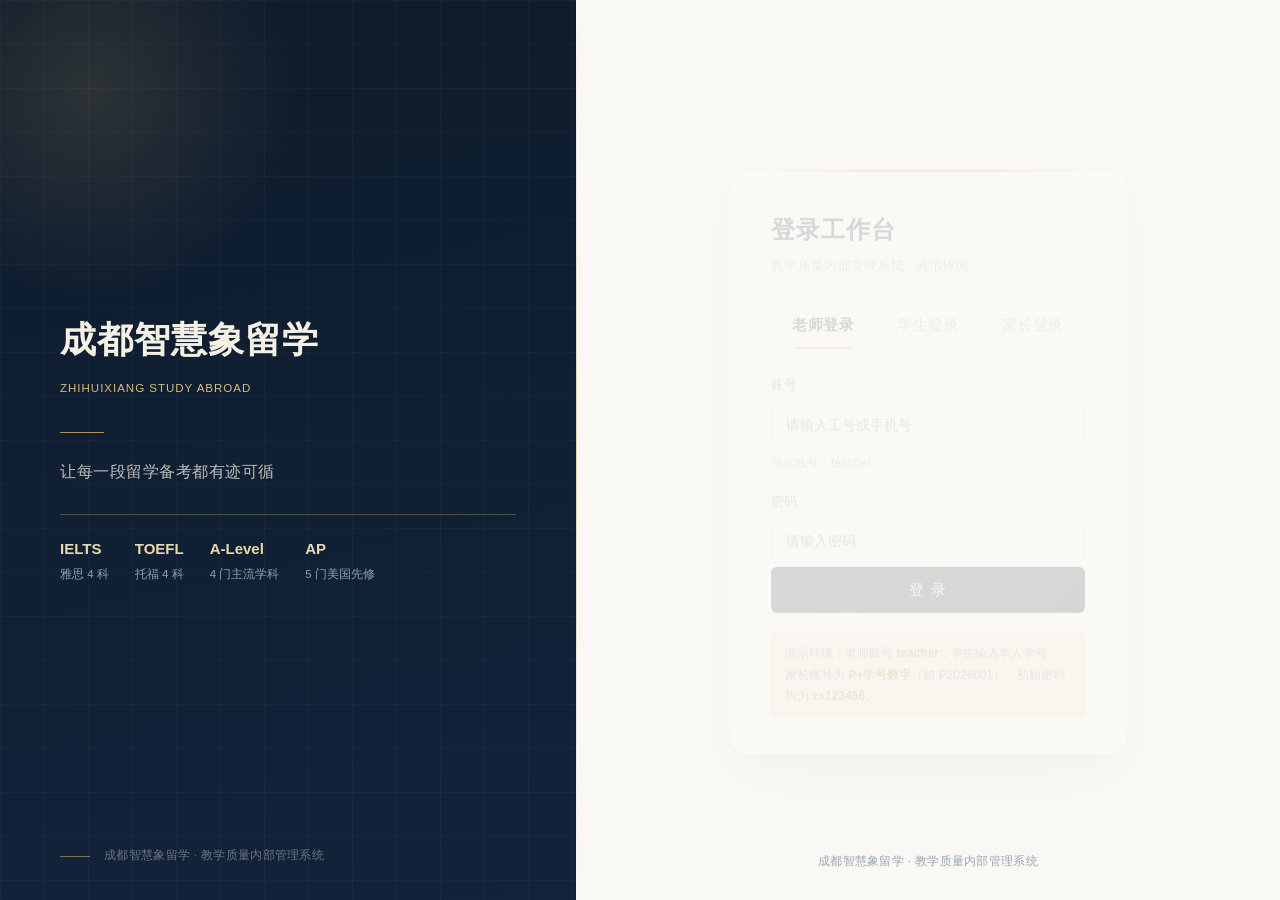
==== admin.html @ 8008248f "学生进度追踪系统 Demo：Flask+SQLite 后端 / 老师端 / 学员端 / 家长端" ====
<!DOCTYPE html>
<html lang="zh-CN">
<head>
  <meta charset="UTF-8">
  <meta name="viewport" content="width=device-width, initial-scale=1.0">
  <title>老师工作台 · 成都智慧象留学</title>
  <link rel="stylesheet" href="css/style.css?v=20260830h">
</head>
<body>

  <!-- 顶部导航 -->
  <header class="topbar">
    <span class="brand">
      成都智慧象留学
      <span class="brand-sub">教学质量内部管理系统 · 老师端</span>
    </span>
    <span class="spacer"></span>
    <span class="user-chip">
      <span class="role-badge">老师</span>
      <span id="topbar-user">—</span>
    </span>
    <a class="user-link pending-bell" id="pending-bell" href="#" title="待评阅记录">
      <svg width="14" height="14" viewBox="0 0 24 24" fill="none" stroke="currentColor" stroke-width="2" stroke-linecap="round" stroke-linejoin="round" style="vertical-align:-2px;"><path d="M18 8A6 6 0 0 0 6 8c0 7-3 9-3 9h18s-3-2-3-9"/><path d="M13.73 21a2 2 0 0 1-3.46 0"/></svg>
      待评阅<span class="badge-count" id="pending-badge" hidden>0</span>
    </a>
    <a class="user-link" id="config-link" href="#">班级与阶段配置</a>
    <a class="user-link" id="audit-link" href="#">审计日志</a>
    <a class="user-link" id="pwd-link" href="#">修改密码</a>
    <a class="user-link" id="logout-link" href="index.html">退出登录</a>
  </header>

  <main class="page">

    <!-- 统计总览 -->
    <section class="stat-grid" aria-label="数据总览">
      <div class="stat-card">
        <span class="stat-icon navy">
          <svg viewBox="0 0 24 24" fill="none" stroke="currentColor" stroke-width="2" stroke-linecap="round" stroke-linejoin="round"><path d="M17 21v-2a4 4 0 0 0-4-4H5a4 4 0 0 0-4 4v2"/><circle cx="9" cy="7" r="4"/><path d="M23 21v-2a4 4 0 0 0-3-3.87"/><path d="M16 3.13a4 4 0 0 1 0 7.75"/></svg>
        </span>
        <div class="stat-meta">
          <div class="stat-value" id="stat-total">0<span class="unit">人</span></div>
          <div class="stat-label">在读学员</div>
        </div>
      </div>
      <div class="stat-card">
        <span class="stat-icon">
          <svg viewBox="0 0 24 24" fill="none" stroke="currentColor" stroke-width="2" stroke-linecap="round" stroke-linejoin="round"><circle cx="12" cy="12" r="10"/><polyline points="12 6 12 12 16 14"/></svg>
        </span>
        <div class="stat-meta">
          <div class="stat-value" id="stat-hours">0<span class="unit">小时</span></div>
          <div class="stat-label">本周学习时长</div>
        </div>
      </div>
      <div class="stat-card">
        <span class="stat-icon">
          <svg viewBox="0 0 24 24" fill="none" stroke="currentColor" stroke-width="2" stroke-linecap="round" stroke-linejoin="round"><line x1="18" y1="20" x2="18" y2="10"/><line x1="12" y1="20" x2="12" y2="4"/><line x1="6" y1="20" x2="6" y2="14"/></svg>
        </span>
        <div class="stat-meta">
          <div class="stat-value" id="stat-progress">0<span class="unit">%</span></div>
          <div class="stat-label">平均备考进度</div>
        </div>
      </div>
      <div class="stat-card">
        <span class="stat-icon">
          <svg viewBox="0 0 24 24" fill="none" stroke="currentColor" stroke-width="2" stroke-linecap="round" stroke-linejoin="round"><path d="M14 2H6a2 2 0 0 0-2 2v16a2 2 0 0 0 2 2h12a2 2 0 0 0 2-2V8z"/><polyline points="14 2 14 8 20 8"/><line x1="16" y1="13" x2="8" y2="13"/><line x1="16" y1="17" x2="8" y2="17"/></svg>
        </span>
        <div class="stat-meta">
          <div class="stat-value" id="stat-pending">0<span class="unit">条</span></div>
          <div class="stat-label">待评阅记录</div>
        </div>
      </div>
    </section>

    <!-- 学员列表 -->
    <div class="section-head">
      <h2>学员备考档案</h2>
      <span class="sec-note">点击学员卡片查看详情</span>
      <button class="btn btn-accent" type="button" id="btn-new-student" style="height:34px;padding:0 16px;font-size:13px;margin-left:auto;">
        <svg width="13" height="13" viewBox="0 0 24 24" fill="none" stroke="currentColor" stroke-width="2.5" stroke-linecap="round" stroke-linejoin="round" style="vertical-align:-2px;margin-right:4px;"><line x1="12" y1="5" x2="12" y2="19"/><line x1="5" y1="12" x2="19" y2="12"/></svg>
        新建学员
      </button>
      <button class="btn btn-ghost" type="button" id="btn-quick-note" style="height:34px;padding:0 16px;font-size:13px;margin-left:8px;">⚡ 教师速记</button>
    </div>

    <div class="toolbar">
      <div class="search-box">
        <svg viewBox="0 0 24 24" fill="none" stroke="currentColor" stroke-width="2" stroke-linecap="round" stroke-linejoin="round"><circle cx="11" cy="11" r="8"/><line x1="21" y1="21" x2="16.65" y2="16.65"/></svg>
        <input type="text" id="search-input" placeholder="搜索姓名或学号…" aria-label="搜索姓名或学号">
      </div>
      <div class="filter-tabs" id="stage-filter" role="tablist" aria-label="按阶段筛选">
        <button class="filter-tab active" data-stage="全部" type="button">全部阶段</button>
        <button class="filter-tab" data-stage="基础期" type="button">基础期</button>
        <button class="filter-tab" data-stage="强化期" type="button">强化期</button>
        <button class="filter-tab" data-stage="冲刺期" type="button">冲刺期</button>
      </div>
      <select class="tb-select" id="class-filter" aria-label="按班级筛选">
        <option value="全部">全部班级</option>
      </select>
      <select class="tb-select" id="subject-filter" aria-label="按科目筛选">
        <option value="全部">全部科目</option>
      </select>
      <button class="btn btn-ghost" type="button" id="btn-export" style="height:38px;padding:0 16px;font-size:13px;">
        <svg width="13" height="13" viewBox="0 0 24 24" fill="none" stroke="currentColor" stroke-width="2" stroke-linecap="round" stroke-linejoin="round" style="vertical-align:-2px;margin-right:4px;"><path d="M21 15v4a2 2 0 0 1-2 2H5a2 2 0 0 1-2-2v-4"/><polyline points="7 10 12 15 17 10"/><line x1="12" y1="15" x2="12" y2="3"/></svg>
        导出Excel
      </button>
      <span class="result-count" id="result-count"></span>
    </div>
    <div class="toolbar" style="margin-top:-10px;">
      <label class="chk-line"><input type="checkbox" id="show-inactive"> 显示已停用学员</label>
    </div>

    <section class="student-grid" id="student-grid">
      <!-- 学员卡片由 js/admin.js 渲染 -->
    </section>

  </main>

  <footer class="site-footer">成都智慧象留学 · 教学质量内部管理系统</footer>

  <!-- 学员详情弹窗 -->
  <div class="modal-mask" id="detail-mask">
    <div class="modal" role="dialog" aria-modal="true" aria-labelledby="modal-title">
      <div class="modal-head">
        <span class="avatar lg" id="modal-avatar"></span>
        <div class="m-title" id="modal-title">
          <span id="modal-name">—</span>
          <div class="m-sub" id="modal-sub"></div>
        </div>
        <button class="modal-close" id="modal-close" type="button" title="关闭" aria-label="关闭弹窗">✕</button>
      </div>
      <div class="modal-body">
        <div style="display:flex;justify-content:flex-end;gap:8px;margin-bottom:8px;align-items:center;">
          <span class="parent-chip" id="modal-parent-account" title="家长登录账号（复制后告知家长）"></span>
          <button class="btn-mini" type="button" id="btn-copy-parent">复制家长账号</button>
          <button class="btn btn-ghost" type="button" id="btn-toggle-status" style="height:32px;padding:0 14px;font-size:13px;">停用学员</button>
          <button class="btn btn-ghost" type="button" id="btn-edit-profile" style="height:32px;padding:0 14px;font-size:13px;">编辑学员档案</button>
        </div>
        <div id="status-form-wrap" style="display:none;margin-bottom:16px;">
          <form class="card" id="status-form" style="box-shadow:none;">
            <div class="form-item" style="margin-bottom:10px;">
              <label>停用原因（选填，将记入审计日志）</label>
              <input type="text" id="sf-reason" placeholder="如：已出分结课、转学等">
            </div>
            <div class="form-actions">
              <button class="btn btn-ghost" type="button" id="sf-cancel">取消</button>
              <button class="btn btn-primary" type="submit" id="sf-submit">确认停用</button>
            </div>
          </form>
        </div>
        <div id="profile-form-wrap" style="display:none;margin-bottom:16px;">
          <form class="card" id="profile-form" style="box-shadow:none;">
            <div class="form-grid">
              <div class="form-item">
                <label>姓名<span class="req">*</span></label>
                <input type="text" id="pf-name" required>
              </div>
              <div class="form-item">
                <label>年级</label>
                <select id="pf-grade">
                  <option>高一</option><option>高二</option><option>高三</option>
                </select>
              </div>
              <div class="form-item">
                <label>班级</label>
                <input type="text" id="pf-classname" list="class-options" placeholder="如：雅思精品班">
              </div>
              <div class="form-item">
                <label>当前阶段</label>
                <select id="pf-stage">
                  <option>基础期</option><option>强化期</option><option>冲刺期</option>
                </select>
              </div>
              <div class="form-item full">
                <label>备考课程（勾选科目）</label>
                <div class="subject-box" id="pf-subjects-box"></div>
              </div>
              <div class="form-item">
                <label>入学日期</label>
                <input type="date" id="pf-enroll">
              </div>
              <div class="form-item full">
                <label>阶段目标</label>
                <input type="text" id="pf-goal" placeholder="如：10 月首考雅思总分 6.5">
              </div>
            </div>
            <div class="form-actions">
              <button class="btn btn-ghost" type="button" id="pf-cancel">取消</button>
              <button class="btn btn-primary" type="submit">保存档案</button>
            </div>
          </form>
        </div>
        <div class="detail-summary" id="modal-summary"></div>
        <div class="detail-grid">
          <div>
            <div class="detail-block">
              <h3>备考进度趋势（近 6 次评估）</h3>
              <div class="trend-chart" id="modal-trend"></div>
            </div>
            <div class="detail-block">
              <h3 style="display:flex;justify-content:space-between;align-items:center;">
                <span>阶段测评成绩</span>
                <button class="btn btn-ghost" type="button" id="btn-add-exam" style="height:32px;padding:0 14px;font-size:13px;">录入成绩</button>
              </h3>
              <div id="exam-form-wrap" style="display:none;margin-bottom:16px;">
                <form class="card" id="exam-form" style="box-shadow:none;">
                  <div class="form-grid">
                    <div class="form-item">
                      <label>阶段<span class="req">*</span></label>
                      <select id="ef-stage">
                        <option>基础期</option><option>强化期</option><option>冲刺期</option>
                      </select>
                    </div>
                    <div class="form-item">
                      <label>课程科目<span class="req">*</span></label>
                      <div style="display:flex;gap:6px;align-items:center;">
                        <select id="ef-subject" style="flex:1;"></select>
                        <button class="btn-mini" type="button" id="ef-add-subject">＋新增</button>
                      </div>
                      <div id="ef-new-subject-row" style="display:none;gap:6px;margin-top:8px;">
                        <input type="text" class="review-input" id="ef-new-subject-input" placeholder="新科目名称" style="flex:1;">
                        <button class="btn-mini primary" type="button" id="ef-new-subject-ok">确认</button>
                        <button class="btn-mini" type="button" id="ef-new-subject-cancel">取消</button>
                      </div>
                    </div>
                    <div class="form-item">
                      <label>分数<span class="req">*</span></label>
                      <input type="number" id="ef-score" min="0" max="1200" step="0.5" placeholder="雅思 4–9 / 百分制" required>
                    </div>
                    <div class="form-item">
                      <label>测评日期<span class="req">*</span></label>
                      <input type="date" id="ef-date" required>
                    </div>
                  </div>
                  <div class="form-actions">
                    <button class="btn btn-ghost" type="button" id="ef-cancel">取消</button>
                    <button class="btn btn-primary" type="submit">保存成绩</button>
                  </div>
                </form>
              </div>
              <div id="modal-exams"></div>
            </div>
          </div>
          <div class="detail-block">
            <h3 style="display:flex;justify-content:space-between;align-items:center;">
              <span>学习记录时间线</span>
              <button class="btn btn-accent" type="button" id="btn-add-record" style="height:32px;padding:0 14px;font-size:13px;">
                <svg width="14" height="14" viewBox="0 0 24 24" fill="none" stroke="currentColor" stroke-width="2.5" stroke-linecap="round" stroke-linejoin="round"><line x1="12" y1="5" x2="12" y2="19"/><line x1="5" y1="12" x2="19" y2="12"/></svg>
                添加学习记录
              </button>
            </h3>
            <div id="record-form-wrap" style="display:none;margin-bottom:16px;">
              <form class="card" id="record-form" style="box-shadow:none;">
                <div class="form-grid">
                  <div class="form-item">
                    <label>学习日期<span class="req">*</span></label>
                    <input type="date" id="rf-date" required>
                  </div>
                  <div class="form-item">
                    <label>课程科目<span class="req">*</span></label>
                    <div style="display:flex;gap:6px;align-items:center;">
                      <select id="rf-subject" style="flex:1;"></select>
                      <button class="btn-mini" type="button" id="rf-add-subject">＋新增</button>
                    </div>
                    <div id="rf-new-subject-row" style="display:none;gap:6px;margin-top:8px;">
                      <input type="text" class="review-input" id="rf-new-subject-input" placeholder="新科目名称" style="flex:1;">
                      <button class="btn-mini primary" type="button" id="rf-new-subject-ok">确认</button>
                      <button class="btn-mini" type="button" id="rf-new-subject-cancel">取消</button>
                    </div>
                  </div>
                  <div class="form-item full">
                    <label>学习内容<span class="req">*</span></label>
                    <textarea id="rf-content" placeholder="请输入本次学习的主要内容…" required></textarea>
                  </div>
                  <div class="form-item">
                    <label>学习时长（小时）<span class="req">*</span></label>
                    <input type="number" id="rf-duration" min="0.5" max="12" step="0.5" value="1.5" required>
                  </div>
                  <div class="form-item">
                    <label>完成状态</label>
                    <select id="rf-status">
                      <option value="已完成">已完成</option>
                      <option value="待评阅">待评阅</option>
                    </select>
                  </div>
                  <div class="form-item full">
                    <label>教师评语</label>
                    <input type="text" id="rf-comment" placeholder="选填，如：完成质量高，继续保持">
                  </div>
                </div>
                <div class="form-actions">
                  <button class="btn btn-ghost" type="button" id="rf-cancel">取消</button>
                  <button class="btn btn-primary" type="submit">保存记录</button>
                </div>
              </form>
            </div>
            <div class="timeline" id="modal-timeline"></div>
          </div>
        </div>
      </div>
    </div>
  </div>

  <!-- 新建学员弹窗 -->
  <div class="modal-mask" id="ns-mask">
    <div class="modal modal-md" role="dialog" aria-modal="true" aria-labelledby="ns-title">
      <div class="modal-head">
        <div class="m-title" id="ns-title">
          <span>新建学员</span>
          <div class="m-sub">学号自动分配，初始密码 zx123456；家长账号 P+学号数字同步创建</div>
        </div>
        <button class="modal-close" id="ns-close" type="button" aria-label="关闭弹窗">✕</button>
      </div>
      <div class="modal-body">
        <form id="ns-form" autocomplete="off" novalidate>
          <div class="form-grid">
            <div class="form-item">
              <label>姓名<span class="req">*</span></label>
              <input type="text" id="ns-name" placeholder="学员姓名" required>
            </div>
            <div class="form-item">
              <label>年级</label>
              <select id="ns-grade"><option>高一</option><option>高二</option><option>高三</option></select>
            </div>
            <div class="form-item">
              <label>班级</label>
              <input type="text" id="ns-classname" list="class-options" placeholder="选择或输入班级">
            </div>
            <div class="form-item">
              <label>当前阶段</label>
              <select id="ns-stage"><option>基础期</option><option>强化期</option><option>冲刺期</option></select>
            </div>
            <div class="form-item full">
              <label>备考课程（至少勾选一门）<span class="req">*</span></label>
              <div class="subject-box" id="ns-subjects-box"></div>
            </div>
            <div class="form-item">
              <label>入学日期</label>
              <input type="date" id="ns-enroll">
            </div>
            <div class="form-item full">
              <label>阶段目标</label>
              <input type="text" id="ns-goal" placeholder="如：10 月首考雅思总分 6.5">
            </div>
          </div>
          <div class="form-actions">
            <button class="btn btn-ghost" type="button" id="ns-cancel">取消</button>
            <button class="btn btn-primary" type="submit">创建学员</button>
          </div>
        </form>
      </div>
    </div>
  </div>

  <!-- 教师速记弹窗 -->
  <div class="modal-mask" id="qn-mask">
    <div class="modal modal-md" role="dialog" aria-modal="true" aria-labelledby="qn-title">
      <div class="modal-head">
        <div class="m-title" id="qn-title">
          <span>⚡ 教师速记</span>
          <div class="m-sub">课后快速登记，默认已完成，30 秒搞定</div>
        </div>
        <button class="modal-close" id="qn-close" type="button" aria-label="关闭弹窗">✕</button>
      </div>
      <div class="modal-body">
        <form id="qn-form" autocomplete="off" novalidate>
          <div class="form-grid">
            <div class="form-item full">
              <label>学员<span class="req">*</span></label>
              <select id="qn-student"></select>
            </div>
            <div class="form-item">
              <label>科目<span class="req">*</span></label>
              <select id="qn-subject"></select>
            </div>
            <div class="form-item">
              <label>时长（小时）</label>
              <input type="number" id="qn-duration" min="0.5" max="12" step="0.5" value="1.0">
            </div>
            <div class="form-item full">
              <label>课堂要点<span class="req">*</span></label>
              <input type="text" id="qn-content" placeholder="一句话记录本次课要点…" required>
            </div>
          </div>
          <div class="form-actions">
            <button class="btn btn-ghost" type="button" id="qn-cancel">取消</button>
            <button class="btn btn-primary" type="submit">完成速记</button>
          </div>
        </form>
      </div>
    </div>
  </div>

  <!-- 导出 Excel 弹窗 -->
  <div class="modal-mask" id="export-mask">
    <div class="modal modal-sm" role="dialog" aria-modal="true" aria-labelledby="export-title">
      <div class="modal-head">
        <div class="m-title" id="export-title">
          <span>导出 Excel</span>
          <div class="m-sub">按入学学期筛选导出学员进度总览</div>
        </div>
        <button class="modal-close" id="export-close" type="button" aria-label="关闭弹窗">✕</button>
      </div>
      <div class="modal-body">
        <form id="export-form">
          <div class="form-item" style="margin-bottom:14px;">
            <label>学期范围</label>
            <select id="export-semester"></select>
          </div>
          <div class="form-actions">
            <button class="btn btn-ghost" type="button" id="export-cancel">取消</button>
            <button class="btn btn-primary" type="submit">导出</button>
          </div>
        </form>
      </div>
    </div>
  </div>

  <!-- 班级与阶段配置弹窗 -->
  <div class="modal-mask" id="config-mask">
    <div class="modal modal-md" role="dialog" aria-modal="true" aria-labelledby="config-title">
      <div class="modal-head">
        <div class="m-title" id="config-title">
          <span>班级与阶段配置</span>
          <div class="m-sub">班级用于新建学员与筛选；阶段标准说明展示给家长与学员</div>
        </div>
        <button class="modal-close" id="config-close" type="button" aria-label="关闭弹窗">✕</button>
      </div>
      <div class="modal-body">
        <div class="detail-grid" style="grid-template-columns:1fr 1.4fr;">
          <div class="detail-block">
            <h3>班级</h3>
            <div id="class-list" class="cfg-list"></div>
            <div style="display:flex;gap:6px;margin-top:10px;">
              <input type="text" class="review-input" id="cfg-new-class" placeholder="新班级名称" style="flex:1;">
              <button class="btn-mini primary" type="button" id="cfg-add-class">新增班级</button>
            </div>
          </div>
          <div class="detail-block">
            <h3>阶段划分标准</h3>
            <div id="stage-list" class="cfg-list"></div>
          </div>
        </div>
      </div>
    </div>
  </div>

  <!-- 审计日志弹窗 -->
  <div class="modal-mask" id="audit-mask">
    <div class="modal modal-lg" role="dialog" aria-modal="true" aria-labelledby="audit-title">
      <div class="modal-head">
        <div class="m-title" id="audit-title">
          <span>操作审计日志</span>
          <div class="m-sub">档案变更、评阅、成绩、导出、密码与配置操作全程留痕</div>
        </div>
        <select class="tb-select" id="audit-action-filter" style="margin-right:8px;">
          <option value="全部">全部动作</option>
        </select>
        <button class="modal-close" id="audit-close" type="button" aria-label="关闭弹窗">✕</button>
      </div>
      <div class="modal-body">
        <div id="audit-table-wrap"><div class="empty-tip">加载中…</div></div>
      </div>
    </div>
  </div>

  <!-- 修改密码弹窗 -->
  <div class="modal-mask" id="pwd-mask">
    <div class="modal modal-sm" role="dialog" aria-modal="true" aria-labelledby="pwd-title">
      <div class="modal-head">
        <div class="m-title" id="pwd-title">
          <span>修改密码</span>
          <div class="m-sub">为了账号安全，建议定期更换密码</div>
        </div>
        <button class="modal-close" id="pwd-close" type="button" title="关闭" aria-label="关闭弹窗">✕</button>
      </div>
      <div class="modal-body">
        <form id="pwd-form" autocomplete="off" novalidate>
          <div class="form-item" style="margin-bottom:14px;">
            <label>原密码</label>
            <input type="password" id="pw-old" placeholder="请输入当前密码" required>
          </div>
          <div class="form-item" style="margin-bottom:14px;">
            <label>新密码（至少 6 位）</label>
            <input type="password" id="pw-new" placeholder="请输入新密码" required>
          </div>
          <div class="form-item" style="margin-bottom:14px;">
            <label>确认新密码</label>
            <input type="password" id="pw-new2" placeholder="请再次输入新密码" required>
          </div>
          <div class="form-actions">
            <button class="btn btn-ghost" type="button" id="pw-cancel">取消</button>
            <button class="btn btn-primary" type="submit">保存新密码</button>
          </div>
        </form>
      </div>
    </div>
  </div>

  <datalist id="class-options"></datalist>

  <!-- 待评阅下拉面板 -->
  <div class="pending-panel" id="pending-panel" hidden></div>

  <script src="js/mock-data.js?v=20260830h"></script>
  <script src="js/api.js?v=20260830h"></script>
  <script src="js/common.js?v=20260830h"></script>
  <script src="js/admin.js?v=20260830h"></script>
</body>
</html>
---- css/style.css ----
/* =========================================================
 * 成都智慧象留学 · 教学质量内部管理系统 - 全站样式
 * 主色：深邃藏蓝 #0E1B2C / #12233A
 * 点缀：香槟金 #C9A85C / #D8BC7E
 * 内容区：暖白 #FAF8F4 + 米白卡片，正文 #2E3A48
 * 字体：标题宋体族，正文微软雅黑，数字 Georgia 衬线
 * ========================================================= */

:root {
  --c-navy: #0E1B2C;
  --c-navy-2: #12233A;
  --c-navy-3: #3E5C76;
  --c-gold: #C9A85C;
  --c-gold-light: #D8BC7E;
  --c-gold-deep: #A9853B;
  --c-gold-soft: #F3EAD5;
  --c-bg: #FAF8F4;
  --c-card: #FFFDF8;
  --c-border: #E5DFD2;
  --c-text: #2E3A48;
  --c-text-sub: #6E7B88;
  --c-text-light: #9AA6B2;
  --c-danger: #B04A3E;
  --c-done: #4A7A5E;
  --c-done-soft: #E7EFE7;
  --radius: 10px;
  --shadow: 0 2px 12px rgba(14, 27, 44, 0.06);
  --shadow-hover: 0 10px 28px rgba(14, 27, 44, 0.12);
  --f-serif: "DengXian", "DengXian Light", "Microsoft YaHei", "PingFang SC", sans-serif;
  --f-num: "Segoe UI", "Helvetica Neue", Arial, sans-serif;
}

* { margin: 0; padding: 0; box-sizing: border-box; }

html, body { height: 100%; }

body {
  font-family: "DengXian", "Microsoft YaHei", "PingFang SC", "Hiragino Sans GB", sans-serif;
  background: var(--c-bg);
  color: var(--c-text);
  font-size: 15px;
  line-height: 1.65;
  -webkit-font-smoothing: antialiased;
}

a { color: inherit; text-decoration: none; }
ul, ol { list-style: none; }
button { font-family: inherit; cursor: pointer; }
input, select, textarea { font-family: inherit; font-size: 14px; color: var(--c-text); }

/* 印章徽标：金色细描边圆环 + 「象」字 */
.seal {
  display: inline-flex;
  align-items: center;
  justify-content: center;
  color: var(--c-gold);
  flex: none;
  user-select: none;
}
.seal svg { display: block; }

/* ================= 顶部导航 ================= */
.topbar {
  background: var(--c-navy);
  color: #F5F0E4;
  height: 62px;
  display: flex;
  align-items: center;
  padding: 0 30px;
  gap: 14px;
  position: sticky;
  top: 0;
  z-index: 50;
  border-bottom: 1px solid rgba(201, 168, 92, 0.35);
}

.topbar .brand {
  display: flex;
  align-items: center;
  gap: 11px;
  font-family: var(--f-serif);
  font-size: 18px;
  font-weight: 600;
  letter-spacing: 0.5px;
  white-space: nowrap;
  color: #F5F0E4;
}

.topbar .brand .seal { width: 32px; height: 32px; }

.topbar .brand-sub {
  font-family: "Microsoft YaHei", sans-serif;
  font-size: 12px;
  font-weight: 400;
  color: rgba(245, 240, 228, 0.55);
  letter-spacing: 0.3px;
  border-left: 1px solid rgba(201, 168, 92, 0.4);
  padding-left: 12px;
}

.topbar .spacer { flex: 1; }

.topbar .user-chip {
  display: flex;
  align-items: center;
  gap: 10px;
  font-size: 13px;
  color: rgba(245, 240, 228, 0.9);
  white-space: nowrap;
}

.topbar .role-badge {
  font-size: 12px;
  color: var(--c-gold-light);
  border: 1px solid rgba(201, 168, 92, 0.55);
  border-radius: 3px;
  padding: 1px 8px;
  letter-spacing: 0.3px;
}

.topbar .user-link {
  font-size: 13px;
  color: rgba(245, 240, 228, 0.8);
  padding: 5px 13px;
  border: 1px solid rgba(245, 240, 228, 0.28);
  border-radius: 4px;
  transition: border-color 0.2s, color 0.2s;
  white-space: nowrap;
  letter-spacing: 0.3px;
}
.topbar .user-link:hover { border-color: var(--c-gold); color: var(--c-gold-light); }

/* ================= 布局 ================= */
.page { max-width: 1200px; margin: 0 auto; padding: 34px 24px 20px; }
.page-narrow { max-width: 1060px; }

.site-footer {
  text-align: center;
  font-size: 12px;
  color: var(--c-text-light);
  letter-spacing: 0.3px;
  padding: 26px 0 34px;
}
.site-footer::before {
  content: "";
  display: block;
  width: 56px;
  height: 1px;
  background: var(--c-gold);
  opacity: 0.55;
  margin: 0 auto 14px;
}

.section-head {
  display: flex;
  align-items: baseline;
  justify-content: space-between;
  gap: 12px;
  margin: 30px 0 16px;
}
.section-head h2 {
  font-family: var(--f-serif);
  font-size: 19px;
  font-weight: 600;
  color: var(--c-navy-2);
  letter-spacing: 0.5px;
}
.section-head h2::before {
  content: "";
  display: inline-block;
  width: 4px; height: 15px;
  background: var(--c-gold);
  margin-right: 10px;
  vertical-align: -1px;
}
.section-head .sec-note { font-size: 12px; color: var(--c-text-light); letter-spacing: 0.5px; }

/* ================= 卡片 ================= */
.card {
  background: var(--c-card);
  border-radius: var(--radius);
  box-shadow: var(--shadow);
  border: 1px solid var(--c-border);
  padding: 22px 24px;
}

/* ================= 统计卡片 ================= */
.stat-grid {
  display: grid;
  grid-template-columns: repeat(4, 1fr);
  gap: 18px;
}

.stat-card {
  background: var(--c-card);
  border-radius: var(--radius);
  box-shadow: var(--shadow);
  border: 1px solid var(--c-border);
  border-top: 2px solid var(--c-gold);
  padding: 20px 22px;
  display: flex;
  align-items: center;
  gap: 16px;
  transition: transform 0.2s, box-shadow 0.2s;
}
.stat-card:hover { transform: translateY(-2px); box-shadow: var(--shadow-hover); }

.stat-icon {
  width: 48px; height: 48px;
  border-radius: 50%;
  border: 1px solid var(--c-border);
  background: var(--c-bg);
  color: var(--c-gold-deep);
  display: flex; align-items: center; justify-content: center;
  flex: none;
}
.stat-icon svg { width: 22px; height: 22px; }
.stat-icon.navy { color: var(--c-navy-2); }

.stat-meta .stat-value {
  font-family: var(--f-num);
  font-size: 28px;
  font-weight: 700;
  color: var(--c-navy-2);
  line-height: 1.2;
}
.stat-meta .stat-value .unit {
  font-family: "Microsoft YaHei", sans-serif;
  font-size: 13px; font-weight: 400;
  color: var(--c-text-sub);
  margin-left: 3px;
}
.stat-meta .stat-label { font-size: 13px; color: var(--c-text-sub); margin-top: 2px; letter-spacing: 0.3px; }

/* ================= 筛选工具栏 ================= */
.toolbar {
  display: flex;
  flex-wrap: wrap;
  gap: 12px;
  align-items: center;
  margin-bottom: 20px;
}

.search-box {
  position: relative;
  flex: 1;
  min-width: 220px;
  max-width: 340px;
}
.search-box svg {
  position: absolute; left: 13px; top: 50%;
  transform: translateY(-50%);
  width: 16px; height: 16px;
  color: var(--c-text-light);
  pointer-events: none;
}
.search-box input {
  width: 100%;
  height: 40px;
  border: 1px solid var(--c-border);
  border-radius: 6px;
  padding: 0 12px 0 38px;
  background: #fff;
  outline: none;
  transition: border-color 0.2s, box-shadow 0.2s;
}
.search-box input:focus {
  border-color: var(--c-navy-2);
  box-shadow: 0 0 0 3px rgba(18, 35, 58, 0.08);
}

.filter-tabs { display: flex; gap: 8px; flex-wrap: wrap; }
.filter-tab {
  height: 40px;
  padding: 0 18px;
  border: 1px solid var(--c-border);
  border-radius: 6px;
  background: #fff;
  font-size: 13px;
  letter-spacing: 0.3px;
  color: var(--c-text-sub);
  transition: all 0.2s;
}
.filter-tab:hover { border-color: var(--c-gold); color: var(--c-gold-deep); }
.filter-tab.active {
  background: var(--c-navy-2);
  border-color: var(--c-navy-2);
  color: #F5F0E4;
  font-weight: 500;
}

.toolbar .result-count { font-size: 13px; color: var(--c-text-light); margin-left: auto; white-space: nowrap; }

/* ================= 学员卡片列表 ================= */
.student-grid {
  display: grid;
  grid-template-columns: repeat(3, 1fr);
  gap: 18px;
}

.student-card {
  background: var(--c-card);
  border-radius: var(--radius);
  border: 1px solid var(--c-border);
  box-shadow: var(--shadow);
  padding: 20px;
  cursor: pointer;
  transition: transform 0.2s, box-shadow 0.2s, border-color 0.2s;
  display: flex;
  flex-direction: column;
  gap: 14px;
  position: relative;
}
.student-card:hover {
  transform: translateY(-3px);
  box-shadow: var(--shadow-hover);
  border-color: rgba(201, 168, 92, 0.7);
}

.sc-head { display: flex; align-items: center; gap: 12px; }

.avatar {
  width: 44px; height: 44px;
  border-radius: 50%;
  color: #F5F0E4;
  font-size: 18px;
  font-family: var(--f-serif);
  display: inline-flex;
  align-items: center;
  justify-content: center;
  flex: none;
  user-select: none;
  border: 1px solid rgba(255, 255, 255, 0.25);
}
.avatar.sm { width: 34px; height: 34px; font-size: 14px; }
.avatar.lg { width: 56px; height: 56px; font-size: 23px; }

.sc-name-block { flex: 1; min-width: 0; }
.sc-name {
  font-family: var(--f-serif);
  font-size: 17px;
  font-weight: 600;
  letter-spacing: 0.3px;
  color: var(--c-navy-2);
}
.sc-no { font-size: 12px; color: var(--c-text-light); margin-top: 1px; font-family: var(--f-num); letter-spacing: 0.5px; }

.sc-class { font-size: 12px; color: var(--c-text-sub); background: var(--c-bg); border: 1px solid var(--c-border); border-radius: 3px; padding: 2px 8px; white-space: nowrap; }

.sc-tags { display: flex; flex-wrap: wrap; gap: 6px; }

.tag {
  font-size: 12px;
  padding: 2px 10px;
  border-radius: 3px;
  white-space: nowrap;
  letter-spacing: 0.5px;
}
.tag-subject { background: var(--c-gold-soft); color: var(--c-gold-deep); }

.tag-stage-basic { background: #ECEFF3; color: var(--c-navy-2); }
.tag-stage-boost { background: var(--c-gold-soft); color: var(--c-gold-deep); }
.tag-stage-sprint { background: var(--c-navy-2); color: var(--c-gold-light); }

.sc-progress .prog-top {
  display: flex; justify-content: space-between;
  font-size: 12px; color: var(--c-text-sub); margin-bottom: 6px;
}
.sc-progress .prog-top b { color: var(--c-navy-2); font-size: 14px; font-family: var(--f-num); }

.progress-track {
  height: 6px;
  background: #EFEAE0;
  border-radius: 999px;
  overflow: hidden;
}
.progress-fill {
  height: 100%;
  border-radius: 999px;
  background: linear-gradient(90deg, var(--c-navy-2), var(--c-navy-3));
  transition: width 0.6s ease;
}

.sc-foot {
  display: flex; justify-content: space-between; align-items: center;
  font-size: 12px; color: var(--c-text-light);
  border-top: 1px solid var(--c-border);
  padding-top: 12px;
}
.sc-foot .dot {
  display: inline-block; width: 5px; height: 5px;
  border-radius: 50%; background: var(--c-gold);
  margin-right: 6px; vertical-align: 1.5px;
}

.empty-tip {
  grid-column: 1 / -1;
  text-align: center;
  color: var(--c-text-light);
  padding: 50px 0;
  font-size: 14px;
  letter-spacing: 0.3px;
}

/* ================= 弹窗 ================= */
.modal-mask {
  position: fixed; inset: 0;
  background: rgba(14, 27, 44, 0.55);
  display: none;
  align-items: flex-start;
  justify-content: center;
  padding: 40px 20px;
  z-index: 100;
  overflow-y: auto;
}
.modal-mask.open { display: flex; }

.modal {
  background: var(--c-card);
  border-radius: 12px;
  border-top: 2px solid var(--c-gold);
  width: 100%;
  max-width: 880px;
  box-shadow: 0 24px 64px rgba(14, 27, 44, 0.35);
  animation: modalIn 0.25s ease;
}
@keyframes modalIn { from { opacity: 0; transform: translateY(16px); } to { opacity: 1; transform: none; } }

.modal-head {
  display: flex; align-items: center; gap: 14px;
  padding: 20px 26px;
  border-bottom: 1px solid var(--c-border);
  position: sticky; top: 0; background: var(--c-card);
  border-radius: 12px 12px 0 0;
  z-index: 2;
}
.modal-head .m-title {
  font-family: var(--f-serif);
  font-size: 17px; font-weight: 600;
  letter-spacing: 0.3px;
  color: var(--c-navy-2);
  flex: 1;
}
.modal-head .m-sub { font-family: "Microsoft YaHei", sans-serif; font-size: 12px; color: var(--c-text-light); margin-top: 2px; font-weight: 400; letter-spacing: 0.5px; }
.modal-close {
  width: 32px; height: 32px;
  border: 1px solid var(--c-border);
  background: #fff;
  border-radius: 6px;
  color: var(--c-text-sub);
  font-size: 15px;
  line-height: 1;
  flex: none;
  transition: all 0.2s;
}
.modal-close:hover { border-color: var(--c-gold); color: var(--c-gold-deep); }

.modal-body { padding: 24px 26px 28px; }

.detail-summary {
  display: flex; flex-wrap: wrap; gap: 10px 26px;
  background: var(--c-bg);
  border: 1px solid var(--c-border);
  border-radius: 8px;
  padding: 14px 18px;
  margin-bottom: 20px;
  font-size: 13px;
}
.detail-summary .item b { color: var(--c-navy-2); font-weight: 600; }
.detail-summary .item span { color: var(--c-text-light); margin-right: 6px; }

.detail-grid {
  display: grid;
  grid-template-columns: 310px 1fr;
  gap: 24px;
  align-items: start;
}

.detail-block h3 {
  font-family: var(--f-serif);
  font-size: 14.5px; font-weight: 600;
  letter-spacing: 0.3px;
  color: var(--c-navy-2);
  margin: 20px 0 10px;
  display: flex; align-items: center; gap: 6px;
}
.detail-block h3:first-child { margin-top: 0; }

/* 趋势图 */
.trend-chart { width: 100%; background: var(--c-bg); border: 1px solid var(--c-border); border-radius: 8px; padding: 12px 8px 6px; }
.trend-chart svg { width: 100%; height: auto; display: block; }

/* 时间线 */
.timeline { position: relative; padding-left: 20px; }
.timeline::before {
  content: "";
  position: absolute; left: 5px; top: 6px; bottom: 6px;
  width: 1px;
  background: var(--c-border);
}
.tl-item { position: relative; padding: 0 0 18px 14px; }
.tl-item:last-child { padding-bottom: 4px; }
.tl-item::before {
  content: "";
  position: absolute; left: -19px; top: 6px;
  width: 9px; height: 9px;
  border-radius: 50%;
  background: var(--c-gold);
  border: 2px solid var(--c-card);
  box-shadow: 0 0 0 2px var(--c-gold-soft);
}
.tl-item.tl-pending::before { background: var(--c-navy-3); box-shadow: 0 0 0 2px #E4EAF0; }
.tl-item.tl-new::before { background: var(--c-gold-deep); box-shadow: 0 0 0 2px var(--c-gold-soft); }

.tl-card {
  background: var(--c-bg);
  border: 1px solid var(--c-border);
  border-radius: 8px;
  padding: 12px 14px;
  transition: box-shadow 0.3s;
}
.tl-card.flash { animation: flashBg 1.6s ease; }
@keyframes flashBg {
  0% { background: var(--c-gold-soft); box-shadow: 0 0 0 2px var(--c-gold); }
  100% { background: var(--c-bg); box-shadow: none; }
}
.tl-top { display: flex; flex-wrap: wrap; align-items: center; gap: 10px; font-size: 12px; color: var(--c-text-light); }
.tl-top .tl-date { font-family: var(--f-num); font-weight: 700; color: var(--c-text-sub); letter-spacing: 0.5px; }
.tl-top .tl-status { margin-left: auto; }
.tl-top .tag-done { background: var(--c-done-soft); color: var(--c-done); }
.tl-top .tag-pending { background: #E4EAF0; color: var(--c-navy-3); }
.tl-content { font-size: 13.5px; margin-top: 6px; }
.tl-comment {
  margin-top: 8px;
  font-size: 12.5px;
  color: var(--c-text-sub);
  background: #fff;
  border-left: 2px solid var(--c-gold);
  border-radius: 0 6px 6px 0;
  padding: 6px 10px;
}
.tl-comment .c-label { color: var(--c-gold-deep); font-weight: 600; margin-right: 4px; letter-spacing: 0.3px; }
.tl-comment.empty { border-left-color: var(--c-border); color: var(--c-text-light); }

/* 成绩表 */
.exam-table { width: 100%; border-collapse: collapse; font-size: 13px; }
.exam-table th, .exam-table td { padding: 9px 12px; text-align: left; border-bottom: 1px solid var(--c-border); }
.exam-table th { color: var(--c-text-light); font-weight: 500; font-size: 12px; background: var(--c-bg); letter-spacing: 0.3px; }
.exam-table tr:last-child td { border-bottom: none; }
.exam-table td.score { font-weight: 700; color: var(--c-navy-2); font-family: var(--f-num); }
.exam-table td.score .good { color: var(--c-gold-deep); }

/* ================= 按钮 ================= */
.btn {
  display: inline-flex; align-items: center; justify-content: center; gap: 6px;
  height: 38px;
  padding: 0 18px;
  border-radius: 6px;
  border: 1px solid transparent;
  font-size: 14px;
  letter-spacing: 0.3px;
  transition: all 0.2s;
  white-space: nowrap;
}
.btn-primary { background: var(--c-navy-2); color: #F5F0E4; }
.btn-primary:hover { background: var(--c-navy); }
.btn-accent { background: var(--c-gold); color: #FFFFFF; }
.btn-accent:hover { background: var(--c-gold-deep); }
.btn-ghost { background: #fff; border-color: var(--c-border); color: var(--c-text-sub); }
.btn-ghost:hover { border-color: var(--c-gold); color: var(--c-gold-deep); }
.btn-lg { height: 46px; padding: 0 28px; font-size: 15px; }

/* ================= 表单 ================= */
.form-grid { display: grid; grid-template-columns: 1fr 1fr; gap: 14px; }
.form-item { display: flex; flex-direction: column; gap: 6px; }
.form-item.full { grid-column: 1 / -1; }
.form-item label { font-size: 13px; color: var(--c-text-sub); font-weight: 500; letter-spacing: 0.5px; }
.form-item label .req { color: var(--c-danger); margin-left: 2px; }
.form-item input, .form-item select, .form-item textarea {
  height: 38px;
  border: 1px solid var(--c-border);
  border-radius: 6px;
  padding: 0 12px;
  outline: none;
  background: #fff;
  transition: border-color 0.2s, box-shadow 0.2s;
  width: 100%;
}
.form-item textarea { height: 72px; padding: 8px 12px; resize: vertical; }
.form-item input:focus, .form-item select:focus, .form-item textarea:focus {
  border-color: var(--c-navy-2);
  box-shadow: 0 0 0 3px rgba(18, 35, 58, 0.08);
}
.form-actions { display: flex; justify-content: flex-end; gap: 10px; margin-top: 18px; }

/* ================= 学员端（我的备考档案） ================= */
.profile-head {
  display: flex; align-items: center; gap: 18px; flex-wrap: wrap;
}
.profile-head .p-info { flex: 1; min-width: 200px; }
.profile-head .p-name {
  font-family: var(--f-serif);
  font-size: 22px; font-weight: 700;
  letter-spacing: 0.5px;
  color: var(--c-navy-2);
}
.profile-head .p-meta { font-size: 13px; color: var(--c-text-sub); margin-top: 5px; display: flex; flex-wrap: wrap; gap: 6px 14px; }

.ring-wrap { display: flex; gap: 30px; align-items: center; flex-wrap: wrap; margin-top: 22px; }
.ring-box { position: relative; width: 168px; height: 168px; flex: none; }
.ring-box svg { width: 100%; height: 100%; transform: rotate(-90deg); }
.ring-box .ring-center {
  position: absolute; inset: 0;
  display: flex; flex-direction: column; align-items: center; justify-content: center;
}
.ring-box .ring-value {
  font-family: var(--f-num);
  font-size: 34px; font-weight: 700;
  color: var(--c-gold-deep);
  line-height: 1.1;
}
.ring-box .ring-value .unit { font-size: 14px; font-weight: 400; }
.ring-box .ring-label { font-size: 12px; color: var(--c-text-light); margin-top: 3px; letter-spacing: 0.3px; }

.ring-side { flex: 1; min-width: 240px; display: flex; flex-direction: column; gap: 12px; }
.goal-card {
  background: var(--c-bg);
  border: 1px solid var(--c-border);
  border-radius: 8px;
  padding: 14px 16px;
  font-size: 13.5px;
}
.goal-card .g-label {
  font-size: 12px; color: var(--c-gold-deep); font-weight: 600;
  letter-spacing: 0.3px;
  display: flex; align-items: center; gap: 5px; margin-bottom: 4px;
}
.stage-row { display: flex; align-items: center; gap: 10px; font-size: 13.5px; flex-wrap: wrap; }
.stage-track {
  flex: 1; min-width: 180px;
  display: flex; align-items: center;
}
.stage-step {
  flex: 1; text-align: center; position: relative; font-size: 12px; color: var(--c-text-light);
  letter-spacing: 0.3px;
}
.stage-step .s-dot {
  width: 12px; height: 12px; border-radius: 50%;
  background: #EFEAE0; margin: 0 auto 4px;
  border: 2px solid #fff; box-shadow: 0 0 0 2px #EFEAE0;
}
.stage-step.done .s-dot { background: var(--c-navy-3); box-shadow: 0 0 0 2px #E4EAF0; }
.stage-step.current { color: var(--c-navy-2); font-weight: 600; }
.stage-step.current .s-dot { background: var(--c-gold); box-shadow: 0 0 0 2px var(--c-gold-soft); }
.stage-line { height: 2px; flex: 1; background: #EFEAE0; margin-bottom: 18px; }
.stage-line.done { background: var(--c-navy-3); }

/* 周柱状图 */
.bar-chart {
  display: flex; align-items: flex-end; gap: 14px;
  height: 170px;
  padding: 10px 6px 0;
}
.bar-col { flex: 1; display: flex; flex-direction: column; align-items: center; gap: 6px; height: 100%; justify-content: flex-end; }
.bar-col .bar {
  width: 60%; max-width: 42px;
  border-radius: 3px 3px 0 0;
  background: linear-gradient(180deg, var(--c-navy-3), var(--c-navy-2));
  min-height: 4px;
  transition: height 0.6s ease;
  position: relative;
}
.bar-col.weekend .bar { background: linear-gradient(180deg, var(--c-gold-light), var(--c-gold)); }
.bar-col .bar-val { font-family: var(--f-num); font-size: 11px; color: var(--c-text-sub); font-weight: 700; }
.bar-col .bar-label { font-size: 12px; color: var(--c-text-light); letter-spacing: 0.3px; }
.bar-col .bar-label.today { color: var(--c-gold-deep); font-weight: 700; }

/* 成绩卡片 */
.exam-cards { display: grid; grid-template-columns: repeat(auto-fill, minmax(220px, 1fr)); gap: 14px; }
.exam-card {
  background: var(--c-card);
  border: 1px solid var(--c-border);
  border-radius: 8px;
  padding: 16px;
  display: flex; align-items: center; gap: 14px;
  box-shadow: var(--shadow);
  transition: transform 0.2s, box-shadow 0.2s;
}
.exam-card:hover { transform: translateY(-2px); box-shadow: var(--shadow-hover); }
.exam-score {
  width: 54px; height: 54px; border-radius: 50%;
  border: 1px solid rgba(201, 168, 92, 0.55);
  display: flex; align-items: center; justify-content: center;
  font-family: var(--f-num);
  font-weight: 700; font-size: 16px; flex: none;
  background: var(--c-gold-soft); color: var(--c-gold-deep);
}
.exam-score.mid { background: var(--c-bg); color: var(--c-navy-3); border-color: var(--c-border); }
.exam-info .e-subject { font-size: 14px; font-weight: 600; letter-spacing: 0.5px; }
.exam-info .e-meta { font-size: 12px; color: var(--c-text-light); margin-top: 2px; }

/* ================= 登录页 ================= */
.login-body {
  min-height: 100vh;
  display: flex;
}

/* 左侧品牌区 */
.login-brand {
  width: 45%;
  min-width: 380px;
  background: linear-gradient(168deg, var(--c-navy) 0%, var(--c-navy-2) 100%);
  color: #F5F0E4;
  display: flex;
  flex-direction: column;
  justify-content: center;
  padding: 64px 60px;
  position: relative;
  overflow: hidden;
}
.login-brand .lb-watermark {
  position: absolute;
  right: -30px; bottom: -60px;
  font-family: var(--f-serif);
  font-size: 340px;
  line-height: 1;
  color: rgba(201, 168, 92, 0.05);
  pointer-events: none;
  user-select: none;
}
.login-brand .lb-seal { width: 76px; height: 76px; margin-bottom: 34px; }
.login-brand .lb-name-zh {
  font-family: var(--f-serif);
  font-size: 36px;
  font-weight: 600;
  letter-spacing: 1px;
  line-height: 1.35;
}
.login-brand .lb-name-en {
  margin-top: 14px;
  font-family: var(--f-num);
  font-size: 11.5px;
  letter-spacing: 1px;
  color: var(--c-gold-light);
  text-transform: uppercase;
}
.login-brand .lb-divider {
  width: 44px; height: 1px;
  background: var(--c-gold);
  margin: 34px 0 26px;
  opacity: 0.85;
}
.login-brand .lb-slogan {
  font-size: 15.5px;
  letter-spacing: 0.5px;
  color: rgba(245, 240, 228, 0.75);
}
.login-brand .lb-foot {
  position: absolute;
  left: 60px; right: 60px; bottom: 34px;
  font-size: 12px;
  letter-spacing: 0.3px;
  color: rgba(245, 240, 228, 0.4);
  display: flex;
  align-items: center;
  gap: 14px;
}
.login-brand .lb-foot::before {
  content: "";
  width: 30px; height: 1px;
  background: var(--c-gold);
  opacity: 0.6;
  flex: none;
}

/* 右侧登录区 */
.login-main {
  flex: 1;
  background: var(--c-bg);
  display: flex;
  align-items: center;
  justify-content: center;
  padding: 48px 24px;
  position: relative;
}
.login-main::before {
  content: "";
  position: absolute; left: 0; top: 0; bottom: 0;
  width: 1px;
  background: linear-gradient(180deg, rgba(201, 168, 92, 0), var(--c-gold), rgba(201, 168, 92, 0));
  opacity: 0.5;
}

.login-card {
  width: 100%;
  max-width: 400px;
  background: #fff;
  border: 1px solid var(--c-border);
  border-top: 2px solid var(--c-gold);
  border-radius: 10px;
  box-shadow: 0 14px 44px rgba(14, 27, 44, 0.08);
  padding: 40px 42px 36px;
  animation: cardIn 0.5s ease;
}
@keyframes cardIn { from { opacity: 0; transform: translateY(14px); } to { opacity: 1; transform: none; } }

.lc-title {
  font-family: var(--f-serif);
  font-size: 24px;
  font-weight: 600;
  letter-spacing: 1px;
  color: var(--c-navy-2);
}
.lc-sub { font-size: 12.5px; color: var(--c-text-light); margin-top: 6px; letter-spacing: 0.3px; }

.login-tabs {
  display: flex;
  margin: 30px 0 26px;
  border-bottom: 1px solid var(--c-border);
}
.login-tab {
  flex: 1;
  background: none;
  border: none;
  font-size: 15px;
  letter-spacing: 0.5px;
  color: var(--c-text-light);
  padding: 10px 0 13px;
  position: relative;
  transition: color 0.2s;
}
.login-tab:hover { color: var(--c-text-sub); }
.login-tab.active { color: var(--c-navy-2); font-weight: 600; }
.login-tab::after {
  content: "";
  position: absolute;
  left: 50%; bottom: -1px;
  width: 0; height: 2px;
  background: var(--c-gold);
  transform: translateX(-50%);
  transition: width 0.25s ease;
}
.login-tab.active::after { width: 56px; }

.login-group { display: flex; flex-direction: column; gap: 18px; }
.login-group[hidden] { display: none; }

.field { display: flex; flex-direction: column; gap: 7px; }
.field label {
  font-size: 12.5px;
  color: var(--c-text-sub);
  letter-spacing: 0.3px;
}
.field input, .field select {
  height: 44px;
  border: 1px solid var(--c-border);
  border-radius: 6px;
  padding: 0 14px;
  outline: none;
  background: #fff;
  font-size: 14px;
  transition: border-color 0.2s, box-shadow 0.2s;
}
.field select { appearance: none; -webkit-appearance: none; background-image: none; }
.field .select-wrap { position: relative; }
.field .select-wrap::after {
  content: "";
  position: absolute; right: 16px; top: 50%;
  width: 7px; height: 7px;
  border-right: 1.5px solid var(--c-text-light);
  border-bottom: 1.5px solid var(--c-text-light);
  transform: translateY(-70%) rotate(45deg);
  pointer-events: none;
}
.field input:focus, .field select:focus {
  border-color: var(--c-navy-2);
  box-shadow: 0 0 0 3px rgba(18, 35, 58, 0.08);
}
.field.has-error input, .field.has-error select {
  border-color: var(--c-danger);
  box-shadow: 0 0 0 3px rgba(176, 74, 62, 0.1);
}
.field .f-hint { font-size: 12px; color: var(--c-text-light); }

.login-error {
  display: none;
  font-size: 13px;
  color: var(--c-danger);
  background: rgba(176, 74, 62, 0.07);
  border: 1px solid rgba(176, 74, 62, 0.25);
  border-radius: 6px;
  padding: 9px 13px;
  letter-spacing: 0.5px;
}
.login-error.show { display: block; animation: shakeIn 0.3s ease; }
@keyframes shakeIn {
  0% { transform: translateX(-4px); }
  50% { transform: translateX(4px); }
  100% { transform: translateX(0); }
}

.btn-login {
  width: 100%;
  height: 46px;
  margin-top: 4px;
  background: var(--c-navy-2);
  color: #F5F0E4;
  border: none;
  border-radius: 6px;
  font-size: 15px;
  letter-spacing: 1px;
  transition: background 0.2s, transform 0.15s;
}
.btn-login:hover { background: var(--c-navy); }
.btn-login:active { transform: translateY(1px); }

.demo-note {
  margin-top: 20px;
  font-size: 12px;
  color: var(--c-text-sub);
  background: var(--c-gold-soft);
  border: 1px solid rgba(201, 168, 92, 0.35);
  border-radius: 6px;
  padding: 9px 13px;
  line-height: 1.8;
}
.demo-note b { color: var(--c-gold-deep); font-weight: 600; }

.login-footer {
  position: absolute;
  left: 0; right: 0; bottom: 28px;
  text-align: center;
  font-size: 12px;
  color: var(--c-text-light);
  letter-spacing: 0.3px;
}

/* ================= Toast ================= */
.toast {
  position: fixed;
  top: 78px; left: 50%;
  transform: translate(-50%, -12px);
  background: #fff;
  color: var(--c-text);
  padding: 10px 22px;
  border-radius: 8px;
  border: 1px solid var(--c-border);
  border-left: 3px solid var(--c-gold);
  box-shadow: 0 10px 30px rgba(14, 27, 44, 0.18);
  font-size: 14px;
  opacity: 0;
  pointer-events: none;
  transition: opacity 0.3s, transform 0.3s;
  z-index: 200;
}
.toast-show { opacity: 1; transform: translate(-50%, 0); }
.toast-warn { border-left-color: var(--c-danger); }

/* ================= 响应式 ================= */
@media (max-width: 1024px) {
  .student-grid { grid-template-columns: repeat(2, 1fr); }
  .detail-grid { grid-template-columns: 1fr; }
}

@media (max-width: 860px) {
  .login-body { flex-direction: column; }
  .login-brand {
    width: 100%; min-width: 0;
    padding: 48px 32px 84px;
  }
  .login-brand .lb-name-zh { font-size: 28px; letter-spacing: 1px; }
  .login-brand .lb-watermark { font-size: 220px; }
  .login-brand .lb-foot { left: 32px; right: 32px; bottom: 28px; }
  .login-main::before { display: none; }
}

@media (max-width: 768px) {
  .page { padding: 22px 16px 12px; }
  .topbar { padding: 0 16px; height: 56px; }
  .topbar .brand-sub, .topbar .role-badge { display: none; }
  .stat-grid { grid-template-columns: repeat(2, 1fr); gap: 12px; }
  .student-grid { grid-template-columns: 1fr; }
  .form-grid { grid-template-columns: 1fr; }
  .login-card { padding: 30px 24px 28px; }
  .modal-mask { padding: 16px 10px; }
  .toolbar .result-count { margin-left: 0; width: 100%; }
  .section-head h2 { font-size: 17px; }
}

/* ---------- 老师端编辑能力：评阅 / 小按钮 ---------- */
.btn-mini {
  height: 24px;
  padding: 0 10px;
  font-size: 12px;
  border-radius: 6px;
  border: 1px solid #C9A85C;
  background: #FFFDF8;
  color: #A0885A;
  cursor: pointer;
  font-family: inherit;
  transition: background 0.15s, color 0.15s;
}
.btn-mini:hover { background: #C9A85C; color: #FFFDF8; }
.btn-mini.primary {
  background: #C9A85C;
  color: #FFFDF8;
  border-color: #C9A85C;
}
.btn-mini.primary:hover { background: #B3944C; }

.tl-top { display: flex; align-items: center; gap: 10px; }
.tl-top .btn-mini { margin-left: auto; }

.review-form {
  display: flex;
  gap: 8px;
  margin-top: 10px;
}
.review-input {
  flex: 1;
  height: 34px;
  padding: 0 12px;
  font-size: 13px;
  border: 1px solid #E5DFD2;
  border-radius: 8px;
  background: #FAF8F4;
  color: #2E3A48;
  font-family: inherit;
}
.review-input:focus {
  outline: none;
  border-color: #C9A85C;
  background: #FFFDF8;
}

/* ---------- 科目复选框组（编辑档案） ---------- */
.subject-box {
  display: flex;
  flex-wrap: wrap;
  gap: 10px 22px;
  padding: 12px 14px;
  border: 1px solid #E5DFD2;
  border-radius: 10px;
  background: #FAF8F4;
}
.subj-group { display: flex; align-items: center; flex-wrap: wrap; gap: 6px 10px; }
.subj-group-name {
  font-size: 12px;
  color: #A0885A;
  font-weight: 600;
  letter-spacing: 0.3px;
  margin-right: 2px;
}
.subj-check {
  display: inline-flex;
  align-items: center;
  gap: 5px;
  font-size: 13px;
  color: #2E3A48;
  cursor: pointer;
  padding: 3px 8px;
  border-radius: 6px;
  background: #FFFDF8;
  border: 1px solid #E5DFD2;
}
.subj-check:hover { border-color: #C9A85C; }
.subj-check input { accent-color: #C9A85C; margin: 0; }

/* =========================================================
   设计升级（国际课程教培质感）：分层品牌区 / 精致卡片 / 细节微交互
   ========================================================= */

/* 品牌区：金色光晕 + 细网格底纹，强化层次 */
.login-brand { position: relative; overflow: hidden; }
.login-brand::before {
  content: "";
  position: absolute;
  width: 420px; height: 420px;
  left: -120px; top: -120px;
  border-radius: 50%;
  background: radial-gradient(circle, rgba(201,168,92,0.16) 0%, rgba(201,168,92,0) 70%);
  pointer-events: none;
}
.login-brand::after {
  content: "";
  position: absolute; inset: 0;
  background-image:
    linear-gradient(rgba(255,255,255,0.028) 1px, transparent 1px),
    linear-gradient(90deg, rgba(255,255,255,0.028) 1px, transparent 1px);
  background-size: 44px 44px;
  pointer-events: none;
}
.login-brand > * { position: relative; z-index: 1; }

/* 品牌区数据条：国际课程体系一览（JS 渲染，也可静态） */
.lb-programs {
  margin-top: 30px;
  padding-top: 22px;
  border-top: 1px solid rgba(201,168,92,0.35);
  display: flex;
  gap: 26px;
}
.lb-programs .pg-item .pg-name {
  font-size: 15px; font-weight: 600; color: #E8D9AE;
  font-family: "Segoe UI", Arial, sans-serif;
}
.lb-programs .pg-item .pg-sub { font-size: 11.5px; color: #8FA0B5; margin-top: 3px; }

/* 登录卡片：描边 + 更立体的阴影 + 金色顶线细节 */
.login-card {
  border: 1px solid #ECE6D8;
  border-radius: 20px;
  box-shadow: 0 24px 60px -18px rgba(14,27,44,0.25), 0 4px 16px rgba(14,27,44,0.06);
}
.login-card::before {
  content: "";
  position: absolute;
  top: 0; left: 28px; right: 28px;
  height: 2px;
  background: linear-gradient(90deg, transparent, #C9A85C 30%, #C9A85C 70%, transparent);
  border-radius: 2px;
}

/* 输入框：聚焦时金色柔光 */
.field input:focus, .field select:focus {
  border-color: #C9A85C;
  box-shadow: 0 0 0 3px rgba(201,168,92,0.15);
}

/* 主按钮：微渐变 + 悬停浮起 */
.btn-login {
  background: linear-gradient(135deg, #16263C 0%, #0E1B2C 100%);
  transition: transform 0.15s ease, box-shadow 0.2s ease, background 0.2s ease;
}
.btn-login:hover {
  background: linear-gradient(135deg, #1B3050 0%, #12233A 100%);
  transform: translateY(-1px);
  box-shadow: 0 10px 22px -8px rgba(14,27,44,0.45);
}
.btn-login:active { transform: translateY(0); }

/* 统计卡与学员卡：悬停浮起 + 金色描边过渡 */
.stat-card, .student-card { transition: transform 0.18s ease, box-shadow 0.2s ease, border-color 0.2s ease; }
.stat-card:hover { transform: translateY(-2px); box-shadow: 0 14px 30px -14px rgba(14,27,44,0.28); }
.student-card:hover {
  transform: translateY(-2px);
  border-color: rgba(201,168,92,0.65);
  box-shadow: 0 16px 34px -16px rgba(14,27,44,0.3);
}

/* 弹窗头部：细节分隔 */
.modal-head { border-bottom: 1px solid #F0EBE0; padding-bottom: 14px; }

/* ===== 修改密码弹窗 / 导出按钮 ===== */
.modal-sm { max-width: 400px; }
.btn:disabled { opacity: 0.55; cursor: not-allowed; }

/* ===== 管理端扩展：筛选/新建学员/速记/配置/审计/停用态 ===== */
.tb-select {
  height: 38px;
  padding: 0 30px 0 12px;
  border: 1px solid var(--c-border);
  border-radius: 8px;
  background: #fff url("data:image/svg+xml;charset=utf-8,%3Csvg xmlns='http://www.w3.org/2000/svg' width='10' height='6'%3E%3Cpath d='M1 1l4 4 4-4' stroke='%236E7B88' fill='none' stroke-width='1.5' stroke-linecap='round'/%3E%3C/svg%3E") no-repeat right 12px center;
  font-family: inherit;
  font-size: 13px;
  color: var(--c-text);
  appearance: none;
  -webkit-appearance: none;
  cursor: pointer;
  white-space: nowrap;
}
.tb-select:focus { outline: none; border-color: var(--c-gold); box-shadow: 0 0 0 3px rgba(201, 168, 92, 0.15); }

.chk-line {
  display: inline-flex; align-items: center; gap: 6px;
  font-size: 13px; color: var(--c-text-sub); cursor: pointer; white-space: nowrap;
}
.chk-line input { accent-color: var(--c-gold-deep); }

.student-card.inactive { opacity: 0.62; }
.student-card.inactive .sc-name { color: var(--c-text-sub); }

.modal-md { max-width: 640px; }
.modal-lg { max-width: 960px; }

.parent-chip {
  font-family: var(--f-num);
  font-size: 12px;
  color: var(--c-gold-deep);
  background: var(--c-gold-soft);
  border: 1px solid rgba(201, 168, 92, 0.4);
  border-radius: 6px;
  padding: 4px 10px;
  letter-spacing: 0.5px;
}

.cfg-list { display: flex; flex-direction: column; gap: 8px; }
.cfg-row {
  display: flex; align-items: center; gap: 8px;
  border: 1px solid var(--c-border);
  border-radius: 8px;
  padding: 8px 10px;
  background: #FFFDF8;
}
.cfg-row .tag { flex: none; }
.cfg-name { font-size: 13px; color: var(--c-text); flex: 1; }

.audit-table th, .audit-table td { font-size: 12.5px; padding: 8px 10px; text-align: left; }
.audit-ts { font-family: var(--f-num); color: var(--c-text-sub); white-space: nowrap; }
.audit-detail { color: var(--c-text-sub); max-width: 320px; }

/* ===== 待评阅角标与下拉面板 ===== */
.pending-bell { position: relative; }
.badge-count {
  display: inline-block;
  min-width: 17px;
  height: 17px;
  line-height: 17px;
  padding: 0 4px;
  margin-left: 5px;
  border-radius: 9px;
  background: var(--c-danger);
  color: #fff;
  font-family: var(--f-num);
  font-size: 10.5px;
  font-weight: 600;
  text-align: center;
  vertical-align: 1px;
}
.pending-bell:hover .badge-count { background: #c1503f; }

.pending-panel {
  position: fixed;
  top: 58px;
  right: 24px;
  z-index: 90;
  width: 300px;
  max-height: 60vh;
  overflow-y: auto;
  background: var(--c-card);
  border: 1px solid var(--c-border);
  border-top: 2px solid var(--c-gold);
  border-radius: 10px;
  box-shadow: 0 16px 40px rgba(14, 27, 44, 0.22);
  padding: 10px;
}
.pp-title {
  font-family: var(--f-serif);
  font-size: 13px;
  font-weight: 600;
  color: var(--c-navy-2);
  padding: 4px 6px 8px;
  letter-spacing: 0.5px;
}
.pp-row {
  display: flex; align-items: center; gap: 8px;
  width: 100%;
  border: none; background: transparent;
  padding: 8px 8px;
  border-radius: 8px;
  cursor: pointer;
  text-align: left;
  font-family: inherit;
}
.pp-row:hover { background: var(--c-gold-soft); }
.pp-name { font-size: 13px; color: var(--c-text); flex: 1; }
.pp-no { font-family: var(--f-num); font-size: 11.5px; color: var(--c-text-light); }
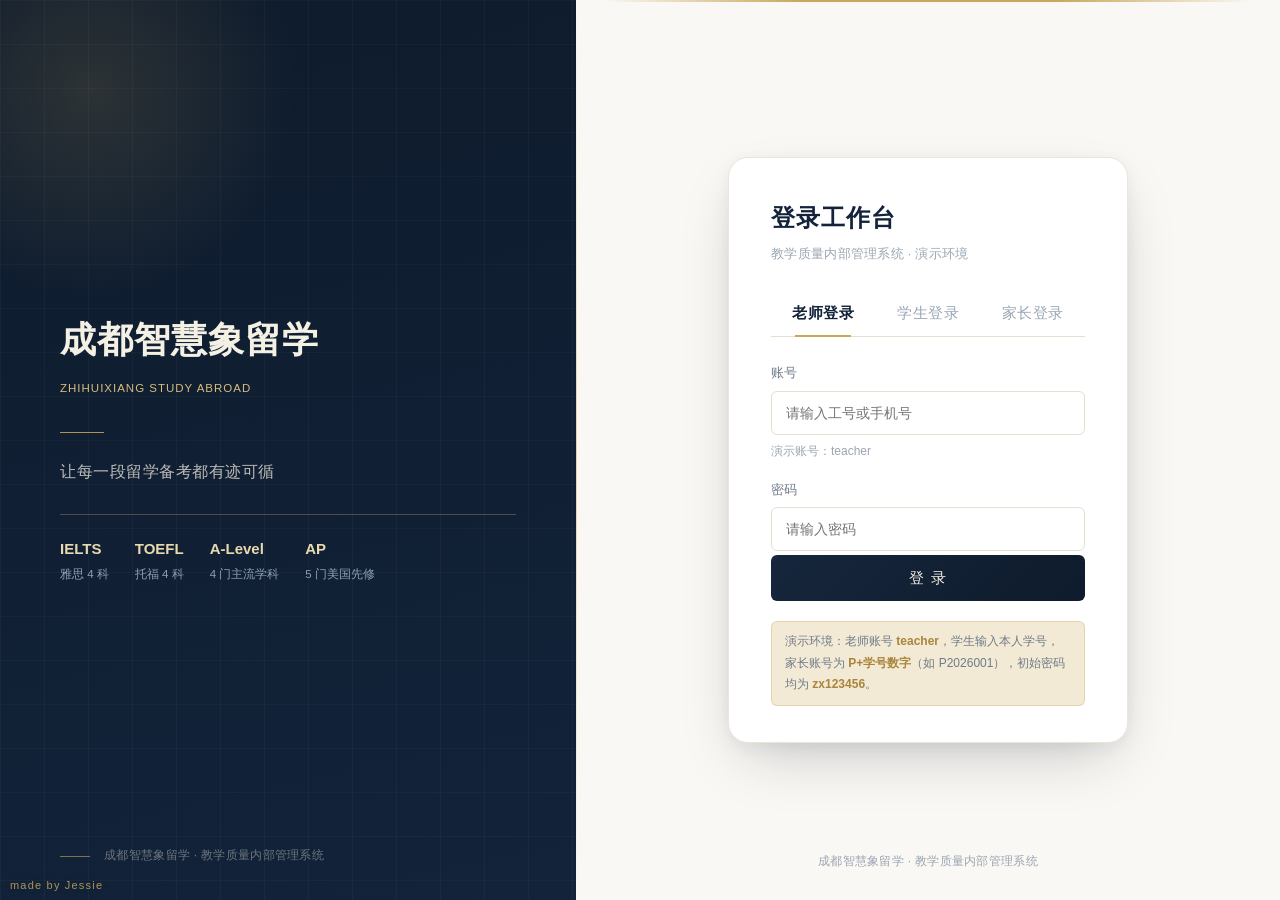
==== commit b9c05334: "site-wide watermark: made by Jessie" ====
--- a/admin.html
+++ b/admin.html
@@ -4,7 +4,7 @@
   <meta charset="UTF-8">
   <meta name="viewport" content="width=device-width, initial-scale=1.0">
   <title>老师工作台 · 成都智慧象留学</title>
-  <link rel="stylesheet" href="css/style.css?v=20260830h">
+  <link rel="stylesheet" href="css/style.css?v=20260830k">
 </head>
 <body>
 
@@ -426,7 +426,7 @@
         <button class="modal-close" id="config-close" type="button" aria-label="关闭弹窗">✕</button>
       </div>
       <div class="modal-body">
-        <div class="detail-grid" style="grid-template-columns:1fr 1.4fr;">
+        <div class="detail-grid config-grid">
           <div class="detail-block">
             <h3>班级</h3>
             <div id="class-list" class="cfg-list"></div>
@@ -501,9 +501,9 @@
   <!-- 待评阅下拉面板 -->
   <div class="pending-panel" id="pending-panel" hidden></div>
 
-  <script src="js/mock-data.js?v=20260830h"></script>
-  <script src="js/api.js?v=20260830h"></script>
-  <script src="js/common.js?v=20260830h"></script>
-  <script src="js/admin.js?v=20260830h"></script>
+  <script src="js/mock-data.js?v=20260830k"></script>
+  <script src="js/api.js?v=20260830k"></script>
+  <script src="js/common.js?v=20260830k"></script>
+  <script src="js/admin.js?v=20260830k"></script>
 </body>
 </html>
--- a/css/style.css
+++ b/css/style.css
@@ -1266,3 +1266,113 @@
 .pp-row:hover { background: var(--c-gold-soft); }
 .pp-name { font-size: 13px; color: var(--c-text); flex: 1; }
 .pp-no { font-family: var(--f-num); font-size: 11.5px; color: var(--c-text-light); }
+
+/* ================= 手机适配（≤768 补强 + ≤576 手机档） ================= */
+.config-grid { grid-template-columns: 1fr 1.4fr; }
+
+@media (max-width: 768px) {
+  .topbar { height: auto; min-height: 56px; flex-wrap: wrap; padding: 8px 14px; row-gap: 6px; }
+  .topbar .brand { font-size: 15px; }
+  .topbar .user-link { font-size: 12px; padding: 5px 9px; }
+  .section-head { flex-wrap: wrap; align-items: center; }
+  .section-head .btn { margin-left: 0 !important; }
+  .detail-grid { gap: 16px; }
+  .modal-head { padding: 14px 16px; }
+  .modal-body { padding: 16px 14px 20px; }
+  .ring-wrap { gap: 18px; justify-content: center; }
+  .config-grid { grid-template-columns: 1fr; }
+  .audit-table th:nth-child(4), .audit-table td:nth-child(4) { display: none; }
+}
+
+@media (max-width: 576px) {
+  /* 顶栏：链接换行铺满，防溢出 */
+  .topbar { padding: 8px 12px; }
+  .topbar .user-link { padding: 5px 8px; font-size: 11.5px; }
+  .topbar .user-chip { font-size: 12px; }
+
+  /* 登录页：品牌区收紧为顶部横幅 */
+  .login-brand { padding: 30px 22px 104px; }
+  .login-brand .lb-name-zh { font-size: 24px; }
+  .login-brand .lb-name-en { font-size: 11px; margin-top: 6px; }
+  .login-brand .lb-divider { margin: 14px 0; }
+  .login-brand .lb-slogan { font-size: 13px; margin-top: 0; }
+  .login-brand .lb-programs { display: grid; grid-template-columns: 1fr 1fr; gap: 10px 14px; margin-top: 16px; }
+  .login-brand .lb-programs .pg-item { padding: 6px 0; }
+  .login-brand .lb-foot { left: 22px; right: 22px; bottom: 22px; font-size: 10.5px; }
+  .login-main { padding: 28px 14px 64px; }
+  .login-card { padding: 26px 20px 22px; }
+  .lc-title { font-size: 19px; }
+  .login-tabs .login-tab { font-size: 13.5px; padding: 10px 6px; }
+  .btn-login { height: 46px; font-size: 15px; }
+  .demo-note { font-size: 11.5px; padding: 10px 12px; }
+  .login-footer { bottom: 18px; }
+
+  /* 工作台：卡片单列、统计 2 列收紧 */
+  .page { padding: 16px 12px 10px; }
+  .stat-grid { gap: 10px; }
+  .stat-card { padding: 14px 14px; }
+  .stat-value { font-size: 20px; }
+  .toolbar { gap: 8px; margin-bottom: 14px; }
+  .search-box { flex: 1 1 100%; }
+  .filter-tabs { width: 100%; order: 3; }
+  .filter-tab { flex: 1; padding: 8px 6px; font-size: 12.5px; }
+  .tb-select { flex: 1 1 44%; min-width: 0; }
+  #btn-export { flex: 1 1 44%; }
+  .toolbar .result-count { width: auto; margin-left: auto; }
+  .student-card { padding: 14px; }
+  .sc-tags { gap: 5px; }
+
+  /* 弹窗：满宽贴边，头部操作换行 */
+  .modal-mask { padding: 10px 8px; align-items: flex-start; }
+  .modal { border-radius: 10px; }
+  .m-title span { font-size: 15px; }
+  .modal .m-sub { font-size: 11px; }
+  .modal-head .avatar.lg { width: 38px; height: 38px; font-size: 16px; }
+  .detail-body-actions, .modal-body > div[style*="justify-content:flex-end"] { flex-wrap: wrap !important; }
+  .modal-body > div[style*="justify-content:flex-end"] .btn { height: 30px !important; padding: 0 10px !important; font-size: 12px !important; }
+  .parent-chip { font-size: 11px; padding: 3px 8px; }
+  .detail-summary { gap: 8px; }
+  .detail-summary .item { width: 100%; }
+  .form-actions { flex-wrap: wrap; }
+  .form-actions .btn { flex: 1; }
+  .review-form { flex-direction: column; }
+  .review-form .review-input { width: 100% !important; }
+
+  /* 表格横向滚动 */
+  #audit-table-wrap, .detail-block { min-width: 0; }
+  .exam-table { display: block; overflow-x: auto; white-space: nowrap; }
+
+  /* 待评阅面板：满宽 */
+  .pending-panel { left: 10px; right: 10px; width: auto; top: 62px; }
+
+  /* 学员端 / 家长端 */
+  .profile-head { gap: 12px; }
+  .ring-box svg { width: 150px; height: 150px; }
+  .goal-card { padding: 12px 14px; }
+  .exam-cards { grid-template-columns: 1fr 1fr; gap: 10px; }
+  .exam-card { padding: 12px 10px; flex-direction: column; text-align: center; gap: 6px; }
+  .bar-chart { gap: 6px; }
+  .tl-card { padding: 12px 12px; }
+  .tl-top { flex-wrap: wrap; gap: 6px; }
+}
+
+/* 手机/窄屏：品牌横幅不参与 flex 压缩（否则 padding 被挤掉、页脚压住内容） */
+@media (max-width: 860px) {
+  .login-brand { flex: none; }
+  .login-main { flex: none; }
+}
+
+/* ===== 全站水印（左下角署名） ===== */
+.wm-credit {
+  position: fixed;
+  left: 10px;
+  bottom: 6px;
+  z-index: 200;
+  font-family: var(--f-serif);
+  font-size: 11px;
+  letter-spacing: 1.2px;
+  color: rgba(201, 168, 92, 0.85);
+  text-shadow: 0 0 6px rgba(14, 27, 44, 0.18);
+  pointer-events: none;
+  user-select: none;
+}
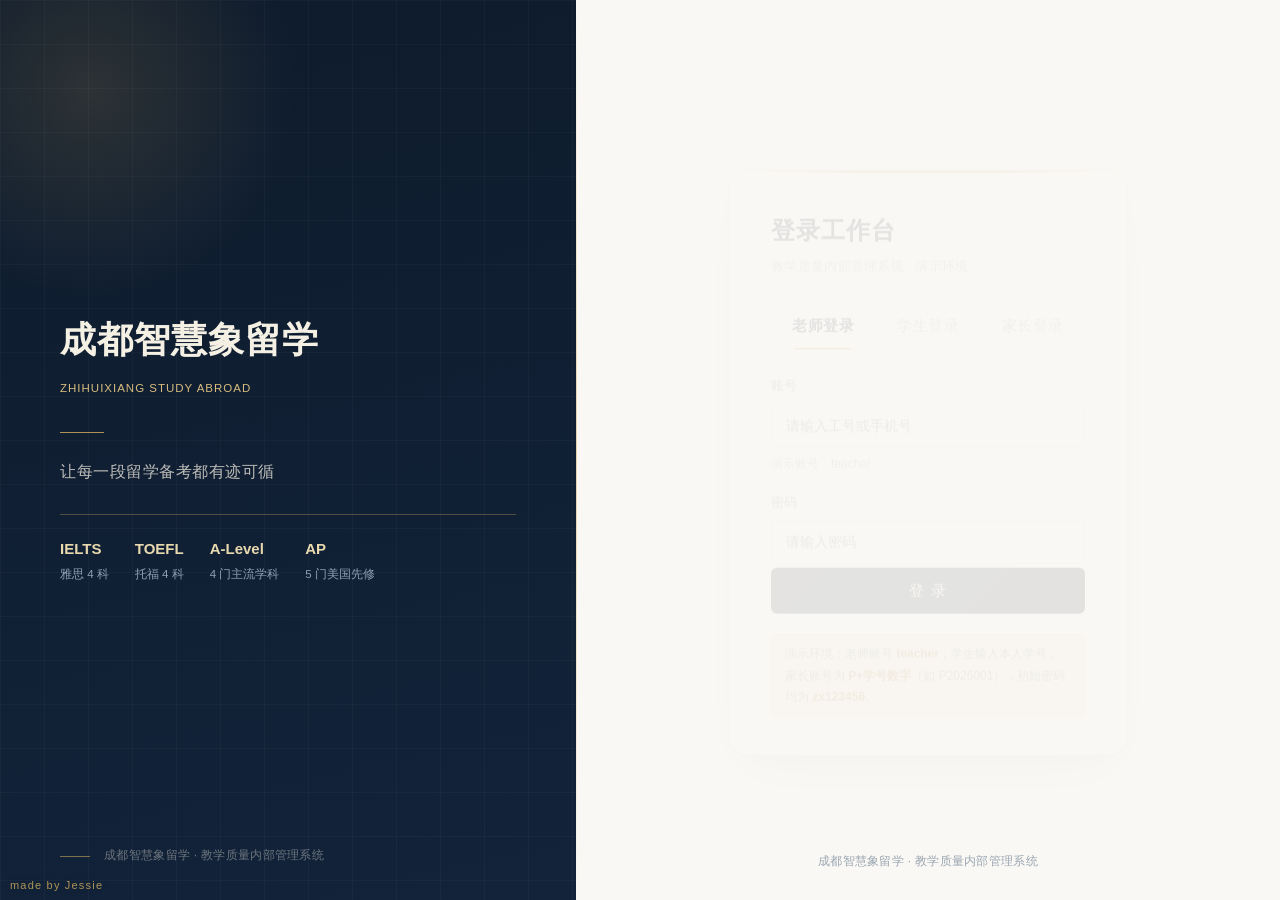
==== commit c5dde732: "parent portal available in demo mode (local mock auth + summary)" ====
--- a/admin.html
+++ b/admin.html
@@ -4,7 +4,7 @@
   <meta charset="UTF-8">
   <meta name="viewport" content="width=device-width, initial-scale=1.0">
   <title>老师工作台 · 成都智慧象留学</title>
-  <link rel="stylesheet" href="css/style.css?v=20260830k">
+  <link rel="stylesheet" href="css/style.css?v=20260830l">
 </head>
 <body>
 
@@ -501,9 +501,9 @@
   <!-- 待评阅下拉面板 -->
   <div class="pending-panel" id="pending-panel" hidden></div>
 
-  <script src="js/mock-data.js?v=20260830k"></script>
-  <script src="js/api.js?v=20260830k"></script>
-  <script src="js/common.js?v=20260830k"></script>
-  <script src="js/admin.js?v=20260830k"></script>
+  <script src="js/mock-data.js?v=20260830l"></script>
+  <script src="js/api.js?v=20260830l"></script>
+  <script src="js/common.js?v=20260830l"></script>
+  <script src="js/admin.js?v=20260830l"></script>
 </body>
 </html>
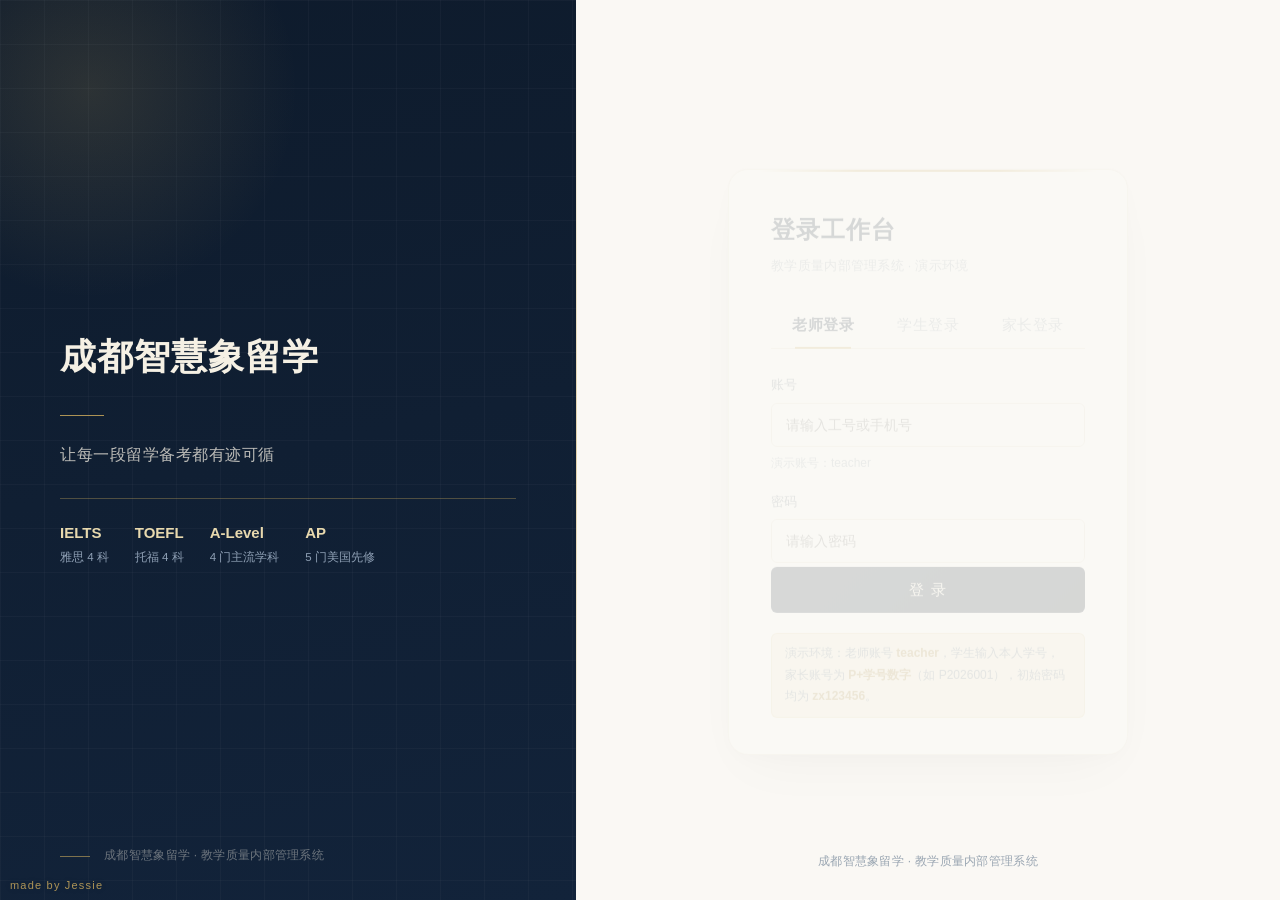
==== commit 87727ed5: "six-period update: multi-teacher ownership + course progress + gap-to-100% conversion - admin role f" ====
--- a/admin.html
+++ b/admin.html
@@ -4,7 +4,7 @@
   <meta charset="UTF-8">
   <meta name="viewport" content="width=device-width, initial-scale=1.0">
   <title>老师工作台 · 成都智慧象留学</title>
-  <link rel="stylesheet" href="css/style.css?v=20260830l">
+  <link rel="stylesheet" href="css/style.css?v=20260830n">
 </head>
 <body>
 
@@ -16,13 +16,14 @@
     </span>
     <span class="spacer"></span>
     <span class="user-chip">
-      <span class="role-badge">老师</span>
+      <span class="role-badge" id="role-badge">老师</span>
       <span id="topbar-user">—</span>
     </span>
     <a class="user-link pending-bell" id="pending-bell" href="#" title="待评阅记录">
       <svg width="14" height="14" viewBox="0 0 24 24" fill="none" stroke="currentColor" stroke-width="2" stroke-linecap="round" stroke-linejoin="round" style="vertical-align:-2px;"><path d="M18 8A6 6 0 0 0 6 8c0 7-3 9-3 9h18s-3-2-3-9"/><path d="M13.73 21a2 2 0 0 1-3.46 0"/></svg>
       待评阅<span class="badge-count" id="pending-badge" hidden>0</span>
     </a>
+    <a class="user-link" id="teachers-link" href="#" hidden>教师账号</a>
     <a class="user-link" id="config-link" href="#">班级与阶段配置</a>
     <a class="user-link" id="audit-link" href="#">审计日志</a>
     <a class="user-link" id="pwd-link" href="#">修改密码</a>
@@ -182,6 +183,18 @@
                 <label>阶段目标</label>
                 <input type="text" id="pf-goal" placeholder="如：10 月首考雅思总分 6.5">
               </div>
+              <div class="form-item">
+                <label>目标学习时长（小时）</label>
+                <input type="number" id="pf-target-hours" min="0" step="1" placeholder="如：60；留空则进度按记录计数">
+              </div>
+              <div class="form-item">
+                <label>目标测评次数</label>
+                <input type="number" id="pf-target-exams" min="0" step="1" placeholder="如：6；换算制：时长 80% + 测评 20%">
+              </div>
+              <div class="form-item teacher-only" hidden>
+                <label>归属教师（教学总监可改派）</label>
+                <select id="pf-teacher"></select>
+              </div>
             </div>
             <div class="form-actions">
               <button class="btn btn-ghost" type="button" id="pf-cancel">取消</button>
@@ -190,6 +203,10 @@
           </form>
         </div>
         <div class="detail-summary" id="modal-summary"></div>
+        <div class="detail-block" style="margin-bottom:16px;">
+          <h3>课程进度（学到哪里）</h3>
+          <div id="modal-course" class="cfg-list"></div>
+        </div>
         <div class="detail-grid">
           <div>
             <div class="detail-block">
@@ -341,6 +358,10 @@
               <label>阶段目标</label>
               <input type="text" id="ns-goal" placeholder="如：10 月首考雅思总分 6.5">
             </div>
+            <div class="form-item teacher-only" hidden>
+              <label>归属教师（教学总监可指定）</label>
+              <select id="ns-teacher"></select>
+            </div>
           </div>
           <div class="form-actions">
             <button class="btn btn-ghost" type="button" id="ns-cancel">取消</button>
@@ -463,6 +484,32 @@
     </div>
   </div>
 
+  <!-- 教师账号管理弹窗（教学总监专属） -->
+  <div class="modal-mask" id="teachers-mask">
+    <div class="modal modal-lg" role="dialog" aria-modal="true" aria-labelledby="teachers-title">
+      <div class="modal-head">
+        <div class="m-title" id="teachers-title">
+          <span>教师账号管理</span>
+          <div class="m-sub">新建教师账号、启停登录、重置密码；学员归属在学员档案中改派</div>
+        </div>
+        <button class="modal-close" id="teachers-close" type="button" aria-label="关闭弹窗">✕</button>
+      </div>
+      <div class="modal-body">
+        <div id="teachers-list" class="cfg-list"></div>
+        <div class="detail-block" style="margin-top:16px;">
+          <h3>新建教师账号</h3>
+          <div style="display:flex;gap:6px;flex-wrap:wrap;margin-top:10px;">
+            <input type="text" class="review-input" id="t-account-new" placeholder="登录账号（字母/数字）" style="flex:1;min-width:140px;">
+            <input type="text" class="review-input" id="t-name-new" placeholder="姓名" style="flex:1;min-width:110px;">
+            <input type="text" class="review-input" id="t-title-new" placeholder="职务（选填）" style="flex:1;min-width:110px;">
+            <input type="text" class="review-input" id="t-pwd-new" placeholder="初始密码（默认 zx123456）" style="flex:1;min-width:150px;">
+            <button class="btn-mini primary" type="button" id="t-add">创建教师</button>
+          </div>
+        </div>
+      </div>
+    </div>
+  </div>
+
   <!-- 修改密码弹窗 -->
   <div class="modal-mask" id="pwd-mask">
     <div class="modal modal-sm" role="dialog" aria-modal="true" aria-labelledby="pwd-title">
@@ -501,9 +548,9 @@
   <!-- 待评阅下拉面板 -->
   <div class="pending-panel" id="pending-panel" hidden></div>
 
-  <script src="js/mock-data.js?v=20260830l"></script>
-  <script src="js/api.js?v=20260830l"></script>
-  <script src="js/common.js?v=20260830l"></script>
-  <script src="js/admin.js?v=20260830l"></script>
+  <script src="js/mock-data.js?v=20260830n"></script>
+  <script src="js/api.js?v=20260830n"></script>
+  <script src="js/common.js?v=20260830n"></script>
+  <script src="js/admin.js?v=20260830n"></script>
 </body>
 </html>
